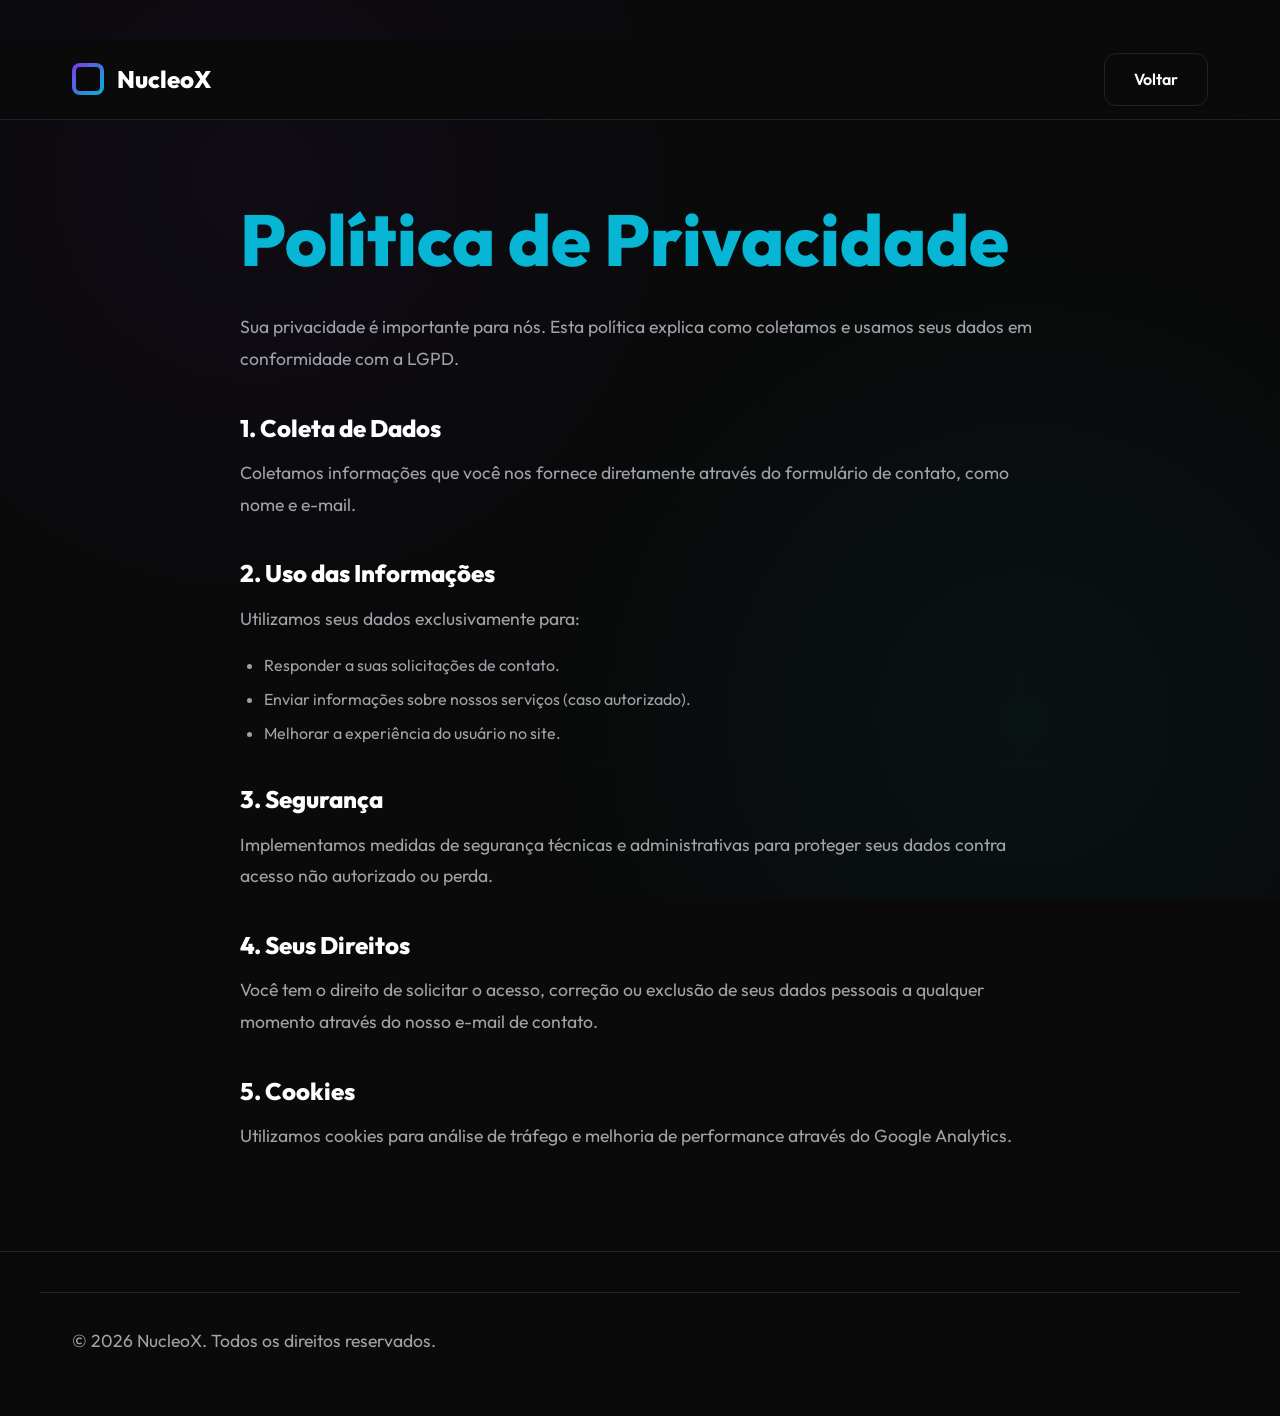
==== privacy.html @ 51c08f51 "Update: Daito Digital inspiration, Methodology, Scarcity Bar, and Legal Pages" ====
<!DOCTYPE html>
<html lang="pt-BR">
<head>
    <meta charset="UTF-8">
    <meta name="viewport" content="width=device-width, initial-scale=1.0">
    <title>Política de Privacidade | NucleoX</title>
    <link href="https://fonts.googleapis.com/css2?family=Outfit:wght@300;400;600;800&display=swap" rel="stylesheet">
    <link rel="stylesheet" href="style.css">
    <style>
        .legal-content { padding: 120px 0 80px; max-width: 800px; margin: 0 auto; }
        h1 { margin-bottom: 2rem; color: var(--secondary); }
        h2 { margin-top: 2.5rem; margin-bottom: 1rem; font-size: 1.5rem; }
        p { margin-bottom: 1.2rem; line-height: 1.8; }
        ul { margin-bottom: 1.2rem; padding-left: 1.5rem; color: var(--text-dim); }
        li { margin-bottom: 0.5rem; }
    </style>
</head>
<body>
    <div class="glow-bg"></div>
    <nav id="navbar">
        <div class="container nav-content">
            <a href="index.html" class="logo" style="text-decoration: none; color: inherit;">
                <span class="logo-icon"></span>
                <span class="logo-text">NucleoX</span>
            </a>
            <a href="index.html" class="btn-secondary">Voltar</a>
        </div>
    </nav>

    <div class="container">
        <article class="legal-content">
            <h1>Política de Privacidade</h1>
            <p>Sua privacidade é importante para nós. Esta política explica como coletamos e usamos seus dados em conformidade com a LGPD.</p>
            
            <h2>1. Coleta de Dados</h2>
            <p>Coletamos informações que você nos fornece diretamente através do formulário de contato, como nome e e-mail.</p>
            
            <h2>2. Uso das Informações</h2>
            <p>Utilizamos seus dados exclusivamente para:</p>
            <ul>
                <li>Responder a suas solicitações de contato.</li>
                <li>Enviar informações sobre nossos serviços (caso autorizado).</li>
                <li>Melhorar a experiência do usuário no site.</li>
            </ul>
            
            <h2>3. Segurança</h2>
            <p>Implementamos medidas de segurança técnicas e administrativas para proteger seus dados contra acesso não autorizado ou perda.</p>
            
            <h2>4. Seus Direitos</h2>
            <p>Você tem o direito de solicitar o acesso, correção ou exclusão de seus dados pessoais a qualquer momento através do nosso e-mail de contato.</p>
            
            <h2>5. Cookies</h2>
            <p>Utilizamos cookies para análise de tráfego e melhoria de performance através do Google Analytics.</p>
        </article>
    </div>

    <footer style="padding: 40px 0;">
        <div class="container footer-bottom">
            <p>&copy; 2026 NucleoX. Todos os direitos reservados.</p>
        </div>
    </footer>
</body>
</html>
---- style.css ----
:root {
    --bg-dark: #0a0a0a;
    --bg-card: rgba(255, 255, 255, 0.03);
    --primary: #7c3aed;
    --primary-glow: rgba(124, 58, 237, 0.3);
    --secondary: #06b6d4;
    --text-main: #ffffff;
    --text-dim: #a1a1aa;
    --glass-border: rgba(255, 255, 255, 0.1);
    --nav-height: 80px;
    --container-width: 1200px;
    --transition: all 0.3s cubic-bezier(0.4, 0, 0.2, 1);
    --transition: all 0.3s cubic-bezier(0.4, 0, 0.2, 1);
}

.scarcity-bar {
    background: linear-gradient(90deg, #ff5f56, #ffbd2e);
    color: #000;
    text-align: center;
    padding: 10px 0;
    font-size: 0.9rem;
    font-weight: 700;
    position: sticky;
    top: 0;
    z-index: 1001;
    box-shadow: 0 4px 15px rgba(0,0,0,0.3);
}

.scarcity-bar strong {
    text-decoration: underline;
}

* {
    margin: 0;
    padding: 0;
    box-sizing: border-box;
}

html {
    scroll-behavior: smooth;
}

body {
    font-family: 'Outfit', sans-serif;
    background-color: var(--bg-dark);
    color: var(--text-main);
    line-height: 1.6;
    overflow-x: hidden;
}

.container {
    max-width: var(--container-width);
    margin: 0 auto;
    padding: 0 2rem;
}

/* Background Glow */
.glow-bg {
    position: fixed;
    top: 0;
    left: 0;
    width: 100%;
    height: 100%;
    background: 
        radial-gradient(circle at 20% 20%, rgba(124, 58, 237, 0.05) 0%, transparent 40%),
        radial-gradient(circle at 80% 80%, rgba(6, 182, 212, 0.05) 0%, transparent 40%);
    z-index: -1;
    pointer-events: none;
}

/* Typography */
h1, h2, h3 {
    font-weight: 800;
    line-height: 1.1;
}

h1 {
    font-size: clamp(2.5rem, 8vw, 4.5rem);
    margin-bottom: 1.5rem;
}

h1 span, h2 span {
    background: linear-gradient(90deg, var(--primary), var(--secondary));
    -webkit-background-clip: text;
    -webkit-text-fill-color: transparent;
}

h2 {
    font-size: clamp(2rem, 5vw, 3rem);
    margin-bottom: 1rem;
}

p {
    color: var(--text-dim);
    font-size: 1.1rem;
}

/* Navbar */
#navbar {
    height: var(--nav-height);
    position: sticky;
    top: 40px; /* Adjust based on scarcity bar height */
    width: 100%;
    z-index: 1000;
    background: rgba(10, 10, 10, 0.8);
    backdrop-filter: blur(20px);
    border-bottom: 1px solid var(--glass-border);
    transition: var(--transition);
}

@media (max-width: 768px) {
    #navbar { top: 35px; }
}

.nav-content {
    height: 100%;
    display: flex;
    justify-content: space-between;
    align-items: center;
}

.logo {
    display: flex;
    align-items: center;
    gap: 0.8rem;
    font-weight: 800;
    font-size: 1.5rem;
}

.logo-icon {
    width: 32px;
    height: 32px;
    background: linear-gradient(135deg, var(--primary), var(--secondary));
    border-radius: 8px;
    position: relative;
}

.logo-icon::after {
    content: '';
    position: absolute;
    inset: 4px;
    background: var(--bg-dark);
    border-radius: 4px;
}

.nav-links {
    display: flex;
    list-style: none;
    gap: 2.5rem;
    align-items: center;
}

.nav-links a {
    text-decoration: none;
    color: var(--text-dim);
    font-weight: 500;
    transition: var(--transition);
}

.nav-links a:hover {
    color: var(--text-main);
}

/* Buttons */
.btn-primary {
    background: var(--primary);
    color: white !important;
    padding: 0.8rem 1.8rem;
    border-radius: 12px;
    font-weight: 600;
    box-shadow: 0 4px 15px var(--primary-glow);
    transition: var(--transition);
    border: none;
    cursor: pointer;
}

.btn-primary:hover {
    transform: translateY(-2px);
    box-shadow: 0 8px 25px var(--primary-glow);
}

.btn-secondary {
    background: transparent;
    color: var(--text-main);
    padding: 0.8rem 1.8rem;
    border-radius: 12px;
    font-weight: 600;
    border: 1px solid var(--glass-border);
    transition: var(--transition);
    text-decoration: none;
}

.btn-secondary:hover {
    background: var(--bg-card);
}

.btn-link {
    display: inline-flex;
    align-items: center;
    gap: 0.5rem;
    color: var(--primary);
    text-decoration: none;
    font-weight: 600;
    margin-top: 1.5rem;
}

/* Hero Section */
.hero {
    padding-top: calc(var(--nav-height) + 4rem);
    padding-bottom: 6rem;
    min-height: 100vh;
    display: flex;
    align-items: center;
}

.hero-grid {
    display: grid;
    grid-template-columns: 1.2fr 0.8fr;
    gap: 4rem;
    align-items: center;
}

.badge {
    display: inline-block;
    padding: 0.4rem 1rem;
    background: var(--bg-card);
    border: 1px solid var(--glass-border);
    border-radius: 20px;
    font-size: 0.85rem;
    font-weight: 600;
    color: var(--secondary);
    margin-bottom: 1.5rem;
}

.hero-text p {
    margin-bottom: 2.5rem;
    max-width: 600px;
}

.hero-btns {
    display: flex;
    gap: 1.5rem;
    margin-bottom: 4rem;
}

.social-proof p {
    font-size: 0.9rem;
    margin-bottom: 1rem;
}

.partner-logos {
    display: flex;
    gap: 2rem;
    filter: grayscale(1) opacity(0.5);
}

.partner-logos span {
    font-weight: 600;
}

.hero-visual {
    position: relative;
}

.visual-container {
    position: relative;
    width: 100%;
}

.main-visual {
    width: 100%;
    height: auto;
    border-radius: 24px;
    z-index: 2;
    position: relative;
    mask-image: linear-gradient(to bottom, black 80%, transparent);
}

.visual-glow {
    position: absolute;
    top: 50%;
    left: 50%;
    transform: translate(-50%, -50%);
    width: 120%;
    height: 120%;
    background: radial-gradient(circle, var(--primary-glow) 0%, transparent 70%);
    filter: blur(40px);
    z-index: 1;
}

/* Features Section */
.features {
    padding: 8rem 0;
}

.section-header {
    text-align: center;
    margin-bottom: 5rem;
}

.features-grid {
    display: grid;
    grid-template-columns: repeat(auto-fit, minmax(280px, 1fr));
    gap: 2rem;
}

.feature-card {
    background: var(--bg-card);
    border: 1px solid var(--glass-border);
    padding: 2.5rem;
    border-radius: 24px;
    transition: var(--transition);
}

.feature-card:hover {
    transform: translateY(-10px);
    border-color: var(--primary);
    background: rgba(124, 58, 237, 0.05);
}

.feature-icon {
    width: 50px;
    height: 50px;
    background: var(--primary);
    border-radius: 12px;
    display: flex;
    align-items: center;
    justify-content: center;
    margin-bottom: 1.5rem;
    color: white;
}

.feature-card h3 {
    margin-bottom: 1rem;
}

/* About Section */
.about {
    padding: 8rem 0;
    background: linear-gradient(180deg, transparent, rgba(124, 58, 237, 0.02), transparent);
}

.about-content {
    display: grid;
    grid-template-columns: 1fr 1fr;
    gap: 6rem;
    align-items: center;
}

.glass-box {
    background: rgba(0, 0, 0, 0.5);
    border: 1px solid var(--glass-border);
    border-radius: 16px;
    overflow: hidden;
    backdrop-filter: blur(10px);
}

.glass-header {
    background: rgba(255, 255, 255, 0.05);
    padding: 0.8rem 1.2rem;
    display: flex;
    gap: 0.5rem;
}

.dot {
    width: 10px;
    height: 10px;
    border-radius: 50%;
}

.red { background: #ff5f56; }
.yellow { background: #ffbd2e; }
.green { background: #27c93f; }

.glass-body {
    padding: 2rem;
    font-family: 'Courier New', Courier, monospace;
}

.code-keyword { color: var(--primary); }
.code-class { color: var(--secondary); }
.code-string { color: #facc15; }
.code-func { color: #22c55e; }

.check-list {
    list-style: none;
    margin: 2rem 0;
}

.check-list li {
    display: flex;
    align-items: center;
    gap: 1rem;
    margin-bottom: 1rem;
    color: var(--text-dim);
}

.check-list li i {
    color: var(--secondary);
}

/* Footer */
footer {
    padding: 6rem 0 2rem;
    border-top: 1px solid var(--glass-border);
}

.footer-top {
    display: flex;
    justify-content: space-between;
    margin-bottom: 4rem;
    flex-wrap: wrap;
    gap: 3rem;
}

.footer-brand p {
    margin-top: 1rem;
    max-width: 300px;
}

.footer-links {
    display: flex;
    gap: 4rem;
}

.link-group h4 {
    margin-bottom: 1.5rem;
    font-size: 1rem;
}

.link-group ul {
    list-style: none;
}

.link-group li {
    margin-bottom: 0.8rem;
}

.link-group a {
    text-decoration: none;
    color: var(--text-dim);
    transition: var(--transition);
}

.link-group a:hover {
    color: var(--primary);
}

.footer-bottom {
    display: flex;
    justify-content: space-between;
    align-items: center;
    padding-top: 2rem;
    border-top: 1px solid var(--glass-border);
}

.footer-social {
    display: flex;
    gap: 1.5rem;
}

.footer-social a {
    color: var(--text-dim);
    transition: var(--transition);
}

.footer-social a:hover {
    color: var(--text-main);
}

/* Animations */
.animate-on-scroll {
    opacity: 0;
    transform: translateY(30px);
    transition: opacity 0.8s ease-out, transform 0.8s ease-out;
}

.animate-on-scroll.appear {
    opacity: 1;
    transform: translateY(0);
}

/* Responsive */
@media (max-width: 992px) {
    .hero-grid, .about-content {
        grid-template-columns: 1fr;
        text-align: center;
    }

    .hero-text p, .about-text p {
        margin-left: auto;
        margin-right: auto;
    }

    .hero-btns, .social-proof, .partner-logos {
        justify-content: center;
    }

    .footer-top {
        flex-direction: column;
        align-items: center;
        text-align: center;
    }

    .footer-links {
        gap: 2rem;
    }
}

@media (max-width: 768px) {
    .nav-links {
        display: none;
    }

    .hero {
        padding-top: 6rem;
    }
}

/* Contact Section */
.contact {
    padding: 10rem 0;
    position: relative;
}

.contact-grid {
    display: grid;
    grid-template-columns: 1fr 1fr;
    gap: 4rem;
    align-items: center;
}

.contact-info {
    margin-top: 2.5rem;
}

.info-item {
    display: flex;
    align-items: center;
    gap: 1rem;
    margin-bottom: 1.5rem;
    color: var(--text-dim);
}

.info-item i {
    color: var(--primary);
}

.contact-form-container {
    background: var(--bg-card);
    border: 1px solid var(--glass-border);
    padding: 3rem;
    border-radius: 32px;
    backdrop-filter: blur(10px);
}

.form-group {
    margin-bottom: 1.5rem;
}

.form-group label {
    display: block;
    margin-bottom: 0.5rem;
    font-weight: 500;
    font-size: 0.9rem;
    color: var(--text-dim);
}

.form-group input, 
.form-group textarea {
    width: 100%;
    background: rgba(255, 255, 255, 0.05);
    border: 1px solid var(--glass-border);
    border-radius: 12px;
    padding: 1rem;
    color: white;
    font-family: inherit;
    transition: var(--transition);
}

.form-group input:focus, 
.form-group textarea:focus {
    outline: none;
    border-color: var(--primary);
    background: rgba(255, 255, 255, 0.08);
}

.w-full {
    width: 100%;
}

/* WhatsApp Button */
.whatsapp-btn {
    position: fixed;
    bottom: 2rem;
    right: 2rem;
    width: 60px;
    height: 60px;
    background: #25d366;
    border-radius: 50%;
    display: flex;
    align-items: center;
    justify-content: center;
    color: white;
    font-size: 1.5rem;
    box-shadow: 0 4px 15px rgba(37, 211, 102, 0.4);
    z-index: 999;
    transition: var(--transition);
}

.whatsapp-btn:hover {
    transform: scale(1.1) rotate(5deg);
}

@media (max-width: 768px) {
    .contact-grid {
        grid-template-columns: 1fr;
        gap: 3rem;
    }
    
    .contact-form-container {
        padding: 2rem;
    }
}
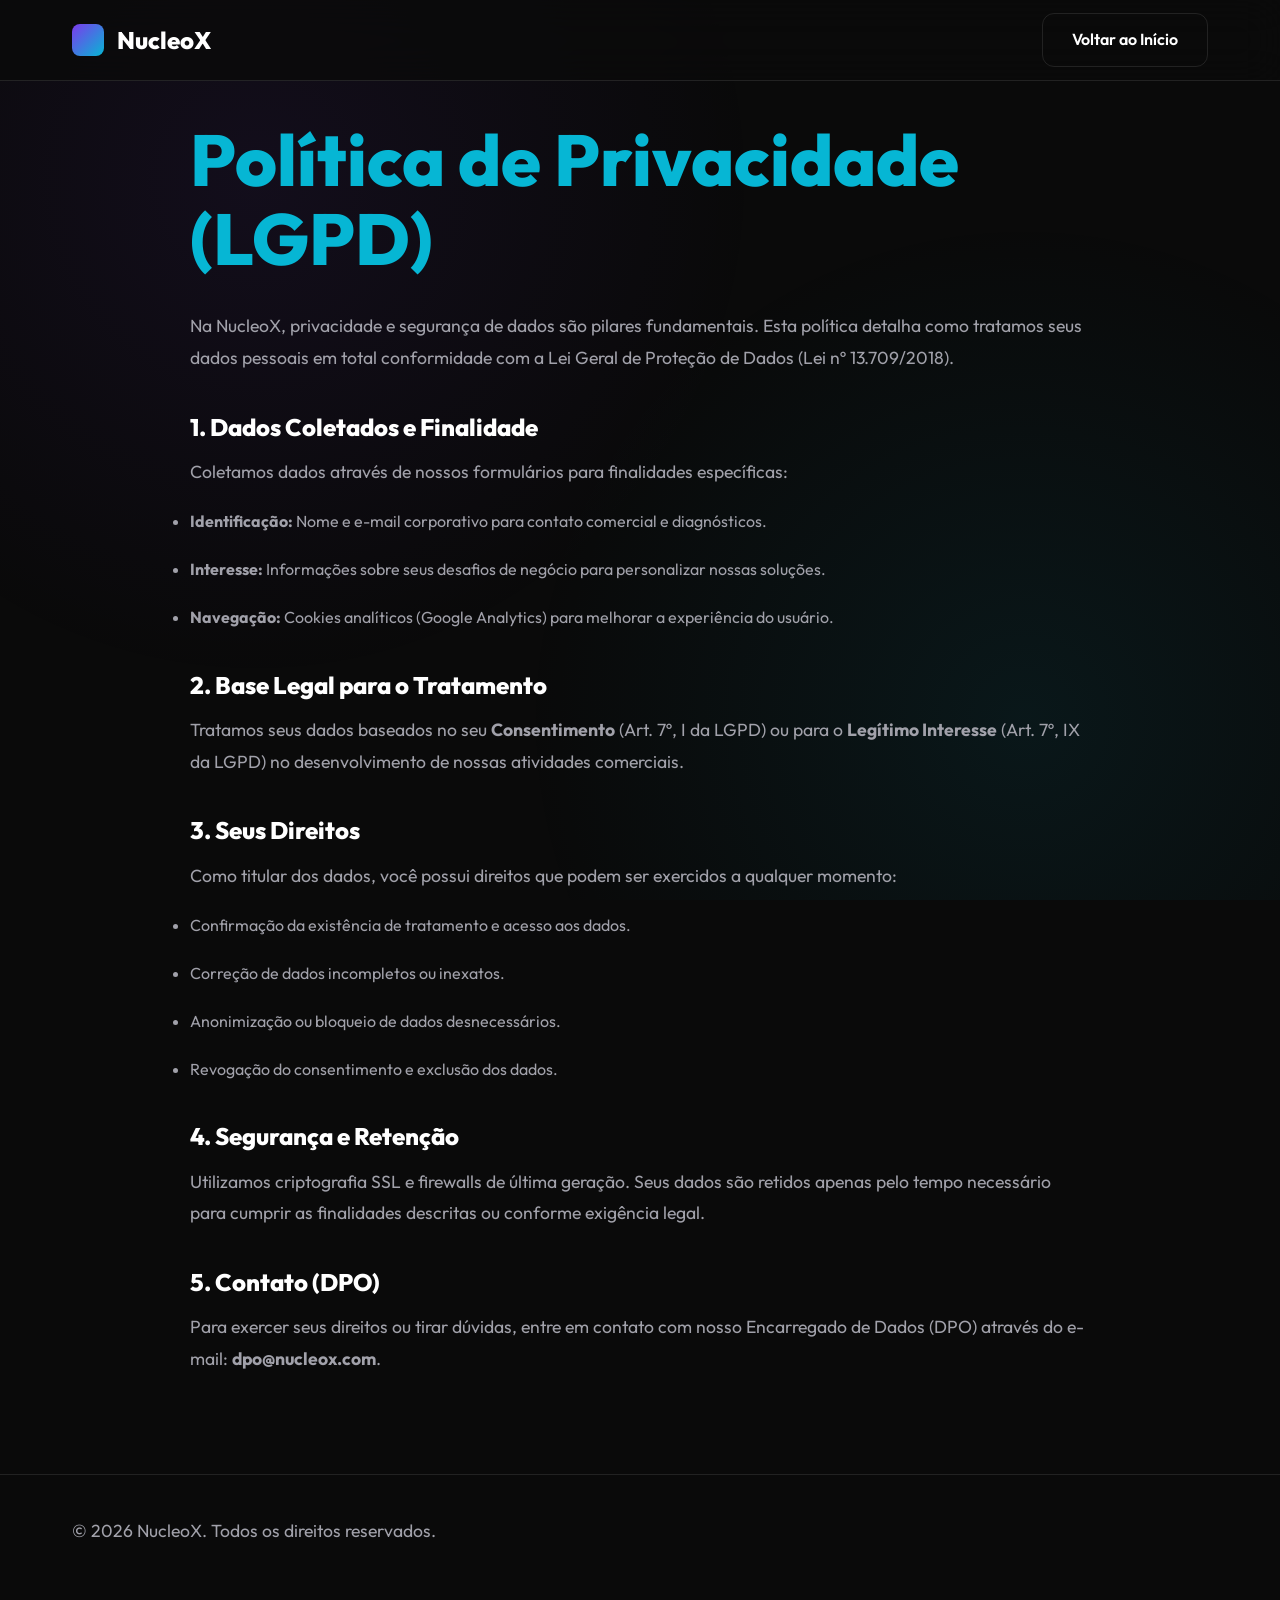
==== commit a0f5bc99: "Update: 3D Rotating Nucleus, Advanced Interactivity, and LGPD 2026 Legal Pages" ====
--- a/privacy.html
+++ b/privacy.html
@@ -7,57 +7,61 @@
     <link href="https://fonts.googleapis.com/css2?family=Outfit:wght@300;400;600;800&display=swap" rel="stylesheet">
     <link rel="stylesheet" href="style.css">
     <style>
-        .legal-content { padding: 120px 0 80px; max-width: 800px; margin: 0 auto; }
+        .legal-content { padding: 120px 0 80px; max-width: 900px; margin: 0 auto; cursor: default !important; }
+        .legal-content * { cursor: default !important; }
         h1 { margin-bottom: 2rem; color: var(--secondary); }
-        h2 { margin-top: 2.5rem; margin-bottom: 1rem; font-size: 1.5rem; }
-        p { margin-bottom: 1.2rem; line-height: 1.8; }
-        ul { margin-bottom: 1.2rem; padding-left: 1.5rem; color: var(--text-dim); }
-        li { margin-bottom: 0.5rem; }
+        h2 { margin-top: 2.5rem; margin-bottom: 1rem; font-size: 1.5rem; color: var(--text-main); }
+        p, li { margin-bottom: 1.2rem; line-height: 1.8; color: var(--text-dim); }
+        .back-nav { position: fixed; top: 0; width: 100%; background: rgba(10,10,10,0.8); backdrop-filter: blur(20px); z-index: 100; border-bottom: 1px solid var(--glass-border); }
     </style>
 </head>
 <body>
     <div class="glow-bg"></div>
-    <nav id="navbar">
-        <div class="container nav-content">
-            <a href="index.html" class="logo" style="text-decoration: none; color: inherit;">
-                <span class="logo-icon"></span>
-                <span class="logo-text">NucleoX</span>
-            </a>
-            <a href="index.html" class="btn-secondary">Voltar</a>
+    <div class="back-nav">
+        <div class="container" style="display: flex; justify-content: space-between; align-items: center; height: 80px;">
+            <div class="logo"><span class="logo-icon"></span><span class="logo-text">NucleoX</span></div>
+            <a href="index.html" class="btn-secondary">Voltar ao Início</a>
         </div>
-    </nav>
+    </div>
 
     <div class="container">
         <article class="legal-content">
-            <h1>Política de Privacidade</h1>
-            <p>Sua privacidade é importante para nós. Esta política explica como coletamos e usamos seus dados em conformidade com a LGPD.</p>
+            <h1>Política de Privacidade (LGPD)</h1>
+            <p>Na NucleoX, privacidade e segurança de dados são pilares fundamentais. Esta política detalha como tratamos seus dados pessoais em total conformidade com a Lei Geral de Proteção de Dados (Lei nº 13.709/2018).</p>
             
-            <h2>1. Coleta de Dados</h2>
-            <p>Coletamos informações que você nos fornece diretamente através do formulário de contato, como nome e e-mail.</p>
-            
-            <h2>2. Uso das Informações</h2>
-            <p>Utilizamos seus dados exclusivamente para:</p>
+            <h2>1. Dados Coletados e Finalidade</h2>
+            <p>Coletamos dados através de nossos formulários para finalidades específicas:</p>
             <ul>
-                <li>Responder a suas solicitações de contato.</li>
-                <li>Enviar informações sobre nossos serviços (caso autorizado).</li>
-                <li>Melhorar a experiência do usuário no site.</li>
+                <li><strong>Identificação:</strong> Nome e e-mail corporativo para contato comercial e diagnósticos.</li>
+                <li><strong>Interesse:</strong> Informações sobre seus desafios de negócio para personalizar nossas soluções.</li>
+                <li><strong>Navegação:</strong> Cookies analíticos (Google Analytics) para melhorar a experiência do usuário.</li>
             </ul>
             
-            <h2>3. Segurança</h2>
-            <p>Implementamos medidas de segurança técnicas e administrativas para proteger seus dados contra acesso não autorizado ou perda.</p>
+            <h2>2. Base Legal para o Tratamento</h2>
+            <p>Tratamos seus dados baseados no seu <strong>Consentimento</strong> (Art. 7º, I da LGPD) ou para o <strong>Legítimo Interesse</strong> (Art. 7º, IX da LGPD) no desenvolvimento de nossas atividades comerciais.</p>
             
-            <h2>4. Seus Direitos</h2>
-            <p>Você tem o direito de solicitar o acesso, correção ou exclusão de seus dados pessoais a qualquer momento através do nosso e-mail de contato.</p>
+            <h2>3. Seus Direitos</h2>
+            <p>Como titular dos dados, você possui direitos que podem ser exercidos a qualquer momento:</p>
+            <ul>
+                <li>Confirmação da existência de tratamento e acesso aos dados.</li>
+                <li>Correção de dados incompletos ou inexatos.</li>
+                <li>Anonimização ou bloqueio de dados desnecessários.</li>
+                <li>Revogação do consentimento e exclusão dos dados.</li>
+            </ul>
             
-            <h2>5. Cookies</h2>
-            <p>Utilizamos cookies para análise de tráfego e melhoria de performance através do Google Analytics.</p>
+            <h2>4. Segurança e Retenção</h2>
+            <p>Utilizamos criptografia SSL e firewalls de última geração. Seus dados são retidos apenas pelo tempo necessário para cumprir as finalidades descritas ou conforme exigência legal.</p>
+            
+            <h2>5. Contato (DPO)</h2>
+            <p>Para exercer seus direitos ou tirar dúvidas, entre em contato com nosso Encarregado de Dados (DPO) através do e-mail: <strong>dpo@nucleox.com</strong>.</p>
         </article>
     </div>
 
-    <footer style="padding: 40px 0;">
+    <footer style="padding: 40px 0; border-top: 1px solid var(--glass-border);">
         <div class="container footer-bottom">
             <p>&copy; 2026 NucleoX. Todos os direitos reservados.</p>
         </div>
     </footer>
+    <script src="script.js"></script>
 </body>
 </html>
--- a/style.css
+++ b/style.css
@@ -2,15 +2,15 @@
     --bg-dark: #0a0a0a;
     --bg-card: rgba(255, 255, 255, 0.03);
     --primary: #7c3aed;
-    --primary-glow: rgba(124, 58, 237, 0.3);
+    --primary-glow: rgba(124, 58, 237, 0.4);
     --secondary: #06b6d4;
+    --secondary-glow: rgba(6, 182, 212, 0.4);
     --text-main: #ffffff;
     --text-dim: #a1a1aa;
     --glass-border: rgba(255, 255, 255, 0.1);
     --nav-height: 80px;
     --container-width: 1200px;
-    --transition: all 0.3s cubic-bezier(0.4, 0, 0.2, 1);
-    --transition: all 0.3s cubic-bezier(0.4, 0, 0.2, 1);
+    --transition: all 0.4s cubic-bezier(0.23, 1, 0.32, 1);
 }
 
 .scarcity-bar {
@@ -26,19 +26,34 @@
     box-shadow: 0 4px 15px rgba(0,0,0,0.3);
 }
 
-.scarcity-bar strong {
-    text-decoration: underline;
-}
-
-* {
-    margin: 0;
-    padding: 0;
-    box-sizing: border-box;
-}
-
-html {
-    scroll-behavior: smooth;
-}
+.scarcity-bar strong { text-decoration: underline; }
+
+* { margin: 0; padding: 0; box-sizing: border-box; cursor: none !important; }
+
+/* Custom Cursor */
+.custom-cursor {
+    width: 20px;
+    height: 20px;
+    border: 2px solid var(--primary);
+    border-radius: 50%;
+    position: fixed;
+    pointer-events: none;
+    z-index: 9999;
+    transition: transform 0.1s ease-out;
+    mix-blend-mode: difference;
+}
+
+.custom-cursor-dot {
+    width: 4px;
+    height: 4px;
+    background: var(--secondary);
+    border-radius: 50%;
+    position: fixed;
+    pointer-events: none;
+    z-index: 9999;
+}
+
+html { scroll-behavior: smooth; }
 
 body {
     font-family: 'Outfit', sans-serif;
@@ -57,568 +72,169 @@
 /* Background Glow */
 .glow-bg {
     position: fixed;
-    top: 0;
-    left: 0;
-    width: 100%;
-    height: 100%;
+    top: 0; left: 0; width: 100%; height: 100%;
     background: 
-        radial-gradient(circle at 20% 20%, rgba(124, 58, 237, 0.05) 0%, transparent 40%),
-        radial-gradient(circle at 80% 80%, rgba(6, 182, 212, 0.05) 0%, transparent 40%);
-    z-index: -1;
-    pointer-events: none;
-}
-
-/* Typography */
-h1, h2, h3 {
-    font-weight: 800;
-    line-height: 1.1;
-}
-
-h1 {
-    font-size: clamp(2.5rem, 8vw, 4.5rem);
-    margin-bottom: 1.5rem;
-}
-
+        radial-gradient(circle at 20% 20%, rgba(124, 58, 237, 0.08) 0%, transparent 40%),
+        radial-gradient(circle at 80% 80%, rgba(6, 182, 212, 0.08) 0%, transparent 40%);
+    z-index: -1; pointer-events: none;
+}
+
+h1, h2, h3 { font-weight: 800; line-height: 1.1; }
+h1 { font-size: clamp(2.5rem, 8vw, 4.5rem); margin-bottom: 1.5rem; }
 h1 span, h2 span {
     background: linear-gradient(90deg, var(--primary), var(--secondary));
     -webkit-background-clip: text;
     -webkit-text-fill-color: transparent;
 }
-
-h2 {
-    font-size: clamp(2rem, 5vw, 3rem);
-    margin-bottom: 1rem;
-}
-
-p {
-    color: var(--text-dim);
-    font-size: 1.1rem;
-}
-
-/* Navbar */
+h2 { font-size: clamp(2rem, 5vw, 3rem); margin-bottom: 1rem; }
+p { color: var(--text-dim); font-size: 1.1rem; }
+
 #navbar {
     height: var(--nav-height);
     position: sticky;
-    top: 40px; /* Adjust based on scarcity bar height */
-    width: 100%;
-    z-index: 1000;
-    background: rgba(10, 10, 10, 0.8);
-    backdrop-filter: blur(20px);
+    top: 40px; width: 100%; z-index: 1000;
+    background: rgba(10, 10, 10, 0.7);
+    backdrop-filter: blur(25px);
     border-bottom: 1px solid var(--glass-border);
     transition: var(--transition);
 }
 
-@media (max-width: 768px) {
-    #navbar { top: 35px; }
-}
-
-.nav-content {
-    height: 100%;
-    display: flex;
-    justify-content: space-between;
-    align-items: center;
-}
-
-.logo {
-    display: flex;
-    align-items: center;
-    gap: 0.8rem;
-    font-weight: 800;
-    font-size: 1.5rem;
-}
-
+@media (max-width: 768px) { #navbar { top: 35px; } }
+
+.nav-content { height: 100%; display: flex; justify-content: space-between; align-items: center; }
+.logo { display: flex; align-items: center; gap: 0.8rem; font-weight: 800; font-size: 1.5rem; }
 .logo-icon {
-    width: 32px;
-    height: 32px;
+    width: 32px; height: 32px;
     background: linear-gradient(135deg, var(--primary), var(--secondary));
-    border-radius: 8px;
-    position: relative;
-}
-
-.logo-icon::after {
-    content: '';
-    position: absolute;
-    inset: 4px;
-    background: var(--bg-dark);
-    border-radius: 4px;
-}
-
-.nav-links {
-    display: flex;
-    list-style: none;
-    gap: 2.5rem;
-    align-items: center;
-}
-
-.nav-links a {
-    text-decoration: none;
-    color: var(--text-dim);
-    font-weight: 500;
-    transition: var(--transition);
-}
-
-.nav-links a:hover {
-    color: var(--text-main);
-}
+    border-radius: 8px; position: relative;
+    animation: pulse 2s infinite;
+}
+@keyframes pulse {
+    0% { transform: scale(1); box-shadow: 0 0 0 0 var(--primary-glow); }
+    70% { transform: scale(1.05); box-shadow: 0 0 0 10px transparent; }
+    100% { transform: scale(1); box-shadow: 0 0 0 0 transparent; }
+}
+
+.nav-links { display: flex; list-style: none; gap: 2.5rem; align-items: center; }
+.nav-links a { text-decoration: none; color: var(--text-dim); font-weight: 500; transition: var(--transition); }
+.nav-links a:hover { color: var(--text-main); transform: translateY(-2px); }
 
 /* Buttons */
 .btn-primary {
-    background: var(--primary);
-    color: white !important;
-    padding: 0.8rem 1.8rem;
-    border-radius: 12px;
-    font-weight: 600;
-    box-shadow: 0 4px 15px var(--primary-glow);
-    transition: var(--transition);
-    border: none;
-    cursor: pointer;
-}
-
-.btn-primary:hover {
-    transform: translateY(-2px);
-    box-shadow: 0 8px 25px var(--primary-glow);
-}
+    background: var(--primary); color: white !important;
+    padding: 0.8rem 1.8rem; border-radius: 12px;
+    font-weight: 600; box-shadow: 0 4px 15px var(--primary-glow);
+    transition: var(--transition); border: none; cursor: pointer;
+    position: relative; overflow: hidden;
+}
+.btn-primary::after {
+    content: ''; position: absolute; top: -50%; left: -50%; width: 200%; height: 200%;
+    background: radial-gradient(circle, rgba(255,255,255,0.2) 0%, transparent 70%);
+    opacity: 0; transition: opacity 0.3s; pointer-events: none;
+}
+.btn-primary:hover::after { opacity: 1; }
+.btn-primary:hover { transform: translateY(-3px) scale(1.02); box-shadow: 0 10px 30px var(--primary-glow); }
 
 .btn-secondary {
-    background: transparent;
-    color: var(--text-main);
-    padding: 0.8rem 1.8rem;
-    border-radius: 12px;
-    font-weight: 600;
-    border: 1px solid var(--glass-border);
-    transition: var(--transition);
-    text-decoration: none;
-}
-
-.btn-secondary:hover {
-    background: var(--bg-card);
-}
-
-.btn-link {
-    display: inline-flex;
-    align-items: center;
-    gap: 0.5rem;
-    color: var(--primary);
-    text-decoration: none;
-    font-weight: 600;
-    margin-top: 1.5rem;
-}
-
-/* Hero Section */
-.hero {
-    padding-top: calc(var(--nav-height) + 4rem);
-    padding-bottom: 6rem;
-    min-height: 100vh;
-    display: flex;
-    align-items: center;
-}
-
-.hero-grid {
-    display: grid;
-    grid-template-columns: 1.2fr 0.8fr;
-    gap: 4rem;
-    align-items: center;
-}
-
-.badge {
-    display: inline-block;
-    padding: 0.4rem 1rem;
-    background: var(--bg-card);
-    border: 1px solid var(--glass-border);
-    border-radius: 20px;
-    font-size: 0.85rem;
-    font-weight: 600;
-    color: var(--secondary);
-    margin-bottom: 1.5rem;
-}
-
-.hero-text p {
-    margin-bottom: 2.5rem;
-    max-width: 600px;
-}
-
-.hero-btns {
-    display: flex;
-    gap: 1.5rem;
-    margin-bottom: 4rem;
-}
-
-.social-proof p {
-    font-size: 0.9rem;
-    margin-bottom: 1rem;
-}
-
-.partner-logos {
-    display: flex;
-    gap: 2rem;
-    filter: grayscale(1) opacity(0.5);
-}
-
-.partner-logos span {
-    font-weight: 600;
-}
-
+    background: transparent; color: var(--text-main);
+    padding: 0.8rem 1.8rem; border-radius: 12px;
+    font-weight: 600; border: 1px solid var(--glass-border);
+    transition: var(--transition); text-decoration: none;
+}
+.btn-secondary:hover { background: var(--bg-card); transform: translateY(-2px); border-color: var(--secondary); }
+
+/* 3D NUCLEUS ANIMATION */
 .hero-visual {
-    position: relative;
-}
-
-.visual-container {
-    position: relative;
-    width: 100%;
-}
-
-.main-visual {
-    width: 100%;
-    height: auto;
-    border-radius: 24px;
-    z-index: 2;
-    position: relative;
-    mask-image: linear-gradient(to bottom, black 80%, transparent);
-}
-
-.visual-glow {
-    position: absolute;
-    top: 50%;
-    left: 50%;
-    transform: translate(-50%, -50%);
-    width: 120%;
-    height: 120%;
-    background: radial-gradient(circle, var(--primary-glow) 0%, transparent 70%);
-    filter: blur(40px);
-    z-index: 1;
-}
-
-/* Features Section */
-.features {
-    padding: 8rem 0;
-}
-
-.section-header {
-    text-align: center;
-    margin-bottom: 5rem;
-}
-
-.features-grid {
-    display: grid;
-    grid-template-columns: repeat(auto-fit, minmax(280px, 1fr));
-    gap: 2rem;
-}
-
+    display: flex; justify-content: center; align-items: center;
+    perspective: 1000px; height: 500px;
+}
+
+.nucleus-container {
+    width: 300px; height: 300px;
+    position: relative; transform-style: preserve-3d;
+    animation: rotate-nucleus 20s linear infinite;
+}
+
+.nucleus-core {
+    position: absolute; top: 50%; left: 50%;
+    width: 60px; height: 60px;
+    background: radial-gradient(circle, var(--text-main) 0%, var(--primary) 60%, var(--bg-dark) 100%);
+    border-radius: 50%; transform: translate(-50%, -50%);
+    box-shadow: 0 0 50px var(--primary), 0 0 100px var(--primary-glow);
+}
+
+.nucleus-ring {
+    position: absolute; top: 0; left: 0; width: 100%; height: 100%;
+    border: 2px solid var(--glass-border); border-radius: 50%;
+    transform-style: preserve-3d;
+}
+
+.ring-1 { transform: rotateX(45deg) rotateY(45deg); border-color: var(--primary); box-shadow: 0 0 20px var(--primary-glow); animation: rotate-ring-1 10s linear infinite; }
+.ring-2 { transform: rotateX(-45deg) rotateY(45deg); border-color: var(--secondary); box-shadow: 0 0 20px var(--secondary-glow); animation: rotate-ring-2 15s linear infinite; }
+.ring-3 { transform: rotateX(90deg) rotateY(0deg); border-color: var(--text-main); opacity: 0.3; animation: rotate-ring-3 20s linear infinite; }
+
+@keyframes rotate-nucleus {
+    0% { transform: rotateX(0deg) rotateY(0deg); }
+    100% { transform: rotateX(360deg) rotateY(360deg); }
+}
+
+@keyframes rotate-ring-1 { 0% { transform: rotateX(45deg) rotateY(45deg) rotateZ(0deg); } 100% { transform: rotateX(45deg) rotateY(45deg) rotateZ(360deg); } }
+@keyframes rotate-ring-2 { 0% { transform: rotateX(-45deg) rotateY(45deg) rotateZ(0deg); } 100% { transform: rotateX(-45deg) rotateY(45deg) rotateZ(-360deg); } }
+@keyframes rotate-ring-3 { 0% { transform: rotateX(90deg) rotateY(0deg) rotateZ(0deg); } 100% { transform: rotateX(90deg) rotateY(0deg) rotateZ(360deg); } }
+
+/* Features */
 .feature-card {
-    background: var(--bg-card);
-    border: 1px solid var(--glass-border);
-    padding: 2.5rem;
-    border-radius: 24px;
-    transition: var(--transition);
-}
-
+    background: var(--bg-card); border: 1px solid var(--glass-border);
+    padding: 2.5rem; border-radius: 24px; transition: var(--transition);
+    position: relative; overflow: hidden;
+}
+.feature-card::before {
+    content: ''; position: absolute; top: 0; left: -100%; width: 100%; height: 100%;
+    background: linear-gradient(90deg, transparent, rgba(255,255,255,0.05), transparent);
+    transition: 0.5s;
+}
+.feature-card:hover::before { left: 100%; }
 .feature-card:hover {
-    transform: translateY(-10px);
+    transform: translateY(-10px) scale(1.02);
     border-color: var(--primary);
     background: rgba(124, 58, 237, 0.05);
+    box-shadow: 0 20px 40px rgba(0,0,0,0.4);
 }
 
 .feature-icon {
-    width: 50px;
-    height: 50px;
-    background: var(--primary);
-    border-radius: 12px;
-    display: flex;
-    align-items: center;
-    justify-content: center;
-    margin-bottom: 1.5rem;
-    color: white;
-}
-
-.feature-card h3 {
-    margin-bottom: 1rem;
-}
-
-/* About Section */
-.about {
-    padding: 8rem 0;
-    background: linear-gradient(180deg, transparent, rgba(124, 58, 237, 0.02), transparent);
-}
-
-.about-content {
-    display: grid;
-    grid-template-columns: 1fr 1fr;
-    gap: 6rem;
-    align-items: center;
-}
-
-.glass-box {
-    background: rgba(0, 0, 0, 0.5);
-    border: 1px solid var(--glass-border);
-    border-radius: 16px;
-    overflow: hidden;
-    backdrop-filter: blur(10px);
-}
-
-.glass-header {
-    background: rgba(255, 255, 255, 0.05);
-    padding: 0.8rem 1.2rem;
-    display: flex;
-    gap: 0.5rem;
-}
-
-.dot {
-    width: 10px;
-    height: 10px;
-    border-radius: 50%;
-}
-
-.red { background: #ff5f56; }
-.yellow { background: #ffbd2e; }
-.green { background: #27c93f; }
-
-.glass-body {
-    padding: 2rem;
-    font-family: 'Courier New', Courier, monospace;
-}
-
-.code-keyword { color: var(--primary); }
-.code-class { color: var(--secondary); }
-.code-string { color: #facc15; }
-.code-func { color: #22c55e; }
-
-.check-list {
-    list-style: none;
-    margin: 2rem 0;
-}
-
-.check-list li {
-    display: flex;
-    align-items: center;
-    gap: 1rem;
-    margin-bottom: 1rem;
-    color: var(--text-dim);
-}
-
-.check-list li i {
-    color: var(--secondary);
-}
-
-/* Footer */
-footer {
-    padding: 6rem 0 2rem;
-    border-top: 1px solid var(--glass-border);
-}
-
-.footer-top {
-    display: flex;
-    justify-content: space-between;
-    margin-bottom: 4rem;
-    flex-wrap: wrap;
-    gap: 3rem;
-}
-
-.footer-brand p {
-    margin-top: 1rem;
-    max-width: 300px;
-}
-
-.footer-links {
-    display: flex;
-    gap: 4rem;
-}
-
-.link-group h4 {
-    margin-bottom: 1.5rem;
-    font-size: 1rem;
-}
-
-.link-group ul {
-    list-style: none;
-}
-
-.link-group li {
-    margin-bottom: 0.8rem;
-}
-
-.link-group a {
-    text-decoration: none;
-    color: var(--text-dim);
-    transition: var(--transition);
-}
-
-.link-group a:hover {
-    color: var(--primary);
-}
-
-.footer-bottom {
-    display: flex;
-    justify-content: space-between;
-    align-items: center;
-    padding-top: 2rem;
-    border-top: 1px solid var(--glass-border);
-}
-
-.footer-social {
-    display: flex;
-    gap: 1.5rem;
-}
-
-.footer-social a {
-    color: var(--text-dim);
-    transition: var(--transition);
-}
-
-.footer-social a:hover {
-    color: var(--text-main);
-}
+    width: 55px; height: 55px; background: linear-gradient(135deg, var(--primary), var(--secondary));
+    border-radius: 14px; display: flex; align-items: center; justify-content: center;
+    margin-bottom: 1.5rem; color: white; transition: var(--transition);
+}
+.feature-card:hover .feature-icon { transform: rotate(10deg) scale(1.1); }
+
+/* Contact */
+.contact-form-container {
+    background: var(--bg-card); border: 1px solid var(--glass-border);
+    padding: 3rem; border-radius: 32px; backdrop-filter: blur(20px);
+    box-shadow: 0 20px 50px rgba(0,0,0,0.3);
+}
+
+/* WhatsApp */
+.whatsapp-btn {
+    position: fixed; bottom: 2rem; right: 2rem;
+    width: 65px; height: 65px; background: #25d366;
+    border-radius: 50%; display: flex; align-items: center; justify-content: center;
+    color: white; box-shadow: 0 10px 25px rgba(37, 211, 102, 0.4);
+    z-index: 999; transition: var(--transition);
+}
+.whatsapp-btn:hover { transform: scale(1.1) rotate(10deg); filter: brightness(1.1); }
 
 /* Animations */
 .animate-on-scroll {
-    opacity: 0;
-    transform: translateY(30px);
-    transition: opacity 0.8s ease-out, transform 0.8s ease-out;
-}
-
-.animate-on-scroll.appear {
-    opacity: 1;
-    transform: translateY(0);
-}
-
-/* Responsive */
-@media (max-width: 992px) {
-    .hero-grid, .about-content {
-        grid-template-columns: 1fr;
-        text-align: center;
-    }
-
-    .hero-text p, .about-text p {
-        margin-left: auto;
-        margin-right: auto;
-    }
-
-    .hero-btns, .social-proof, .partner-logos {
-        justify-content: center;
-    }
-
-    .footer-top {
-        flex-direction: column;
-        align-items: center;
-        text-align: center;
-    }
-
-    .footer-links {
-        gap: 2rem;
-    }
-}
-
-@media (max-width: 768px) {
-    .nav-links {
-        display: none;
-    }
-
-    .hero {
-        padding-top: 6rem;
-    }
-}
-
-/* Contact Section */
-.contact {
-    padding: 10rem 0;
-    position: relative;
-}
-
-.contact-grid {
-    display: grid;
-    grid-template-columns: 1fr 1fr;
-    gap: 4rem;
-    align-items: center;
-}
-
-.contact-info {
-    margin-top: 2.5rem;
-}
-
-.info-item {
-    display: flex;
-    align-items: center;
-    gap: 1rem;
-    margin-bottom: 1.5rem;
-    color: var(--text-dim);
-}
-
-.info-item i {
-    color: var(--primary);
-}
-
-.contact-form-container {
-    background: var(--bg-card);
-    border: 1px solid var(--glass-border);
-    padding: 3rem;
-    border-radius: 32px;
-    backdrop-filter: blur(10px);
-}
-
-.form-group {
-    margin-bottom: 1.5rem;
-}
-
-.form-group label {
-    display: block;
-    margin-bottom: 0.5rem;
-    font-weight: 500;
-    font-size: 0.9rem;
-    color: var(--text-dim);
-}
-
-.form-group input, 
-.form-group textarea {
-    width: 100%;
-    background: rgba(255, 255, 255, 0.05);
-    border: 1px solid var(--glass-border);
-    border-radius: 12px;
-    padding: 1rem;
-    color: white;
-    font-family: inherit;
-    transition: var(--transition);
-}
-
-.form-group input:focus, 
-.form-group textarea:focus {
-    outline: none;
-    border-color: var(--primary);
-    background: rgba(255, 255, 255, 0.08);
-}
-
-.w-full {
-    width: 100%;
-}
-
-/* WhatsApp Button */
-.whatsapp-btn {
-    position: fixed;
-    bottom: 2rem;
-    right: 2rem;
-    width: 60px;
-    height: 60px;
-    background: #25d366;
-    border-radius: 50%;
-    display: flex;
-    align-items: center;
-    justify-content: center;
-    color: white;
-    font-size: 1.5rem;
-    box-shadow: 0 4px 15px rgba(37, 211, 102, 0.4);
-    z-index: 999;
-    transition: var(--transition);
-}
-
-.whatsapp-btn:hover {
-    transform: scale(1.1) rotate(5deg);
-}
-
-@media (max-width: 768px) {
-    .contact-grid {
-        grid-template-columns: 1fr;
-        gap: 3rem;
-    }
-    
-    .contact-form-container {
-        padding: 2rem;
-    }
-}
+    opacity: 0; transform: translateY(40px);
+    transition: opacity 1s cubic-bezier(0.23, 1, 0.32, 1), transform 1s cubic-bezier(0.23, 1, 0.32, 1);
+}
+.animate-on-scroll.appear { opacity: 1; transform: translateY(0); }
+
+/* Glass Box Animation */
+.glass-box { animation: float 6s ease-in-out infinite; }
+@keyframes float {
+    0%, 100% { transform: translateY(0); }
+    50% { transform: translateY(-20px); }
+}
